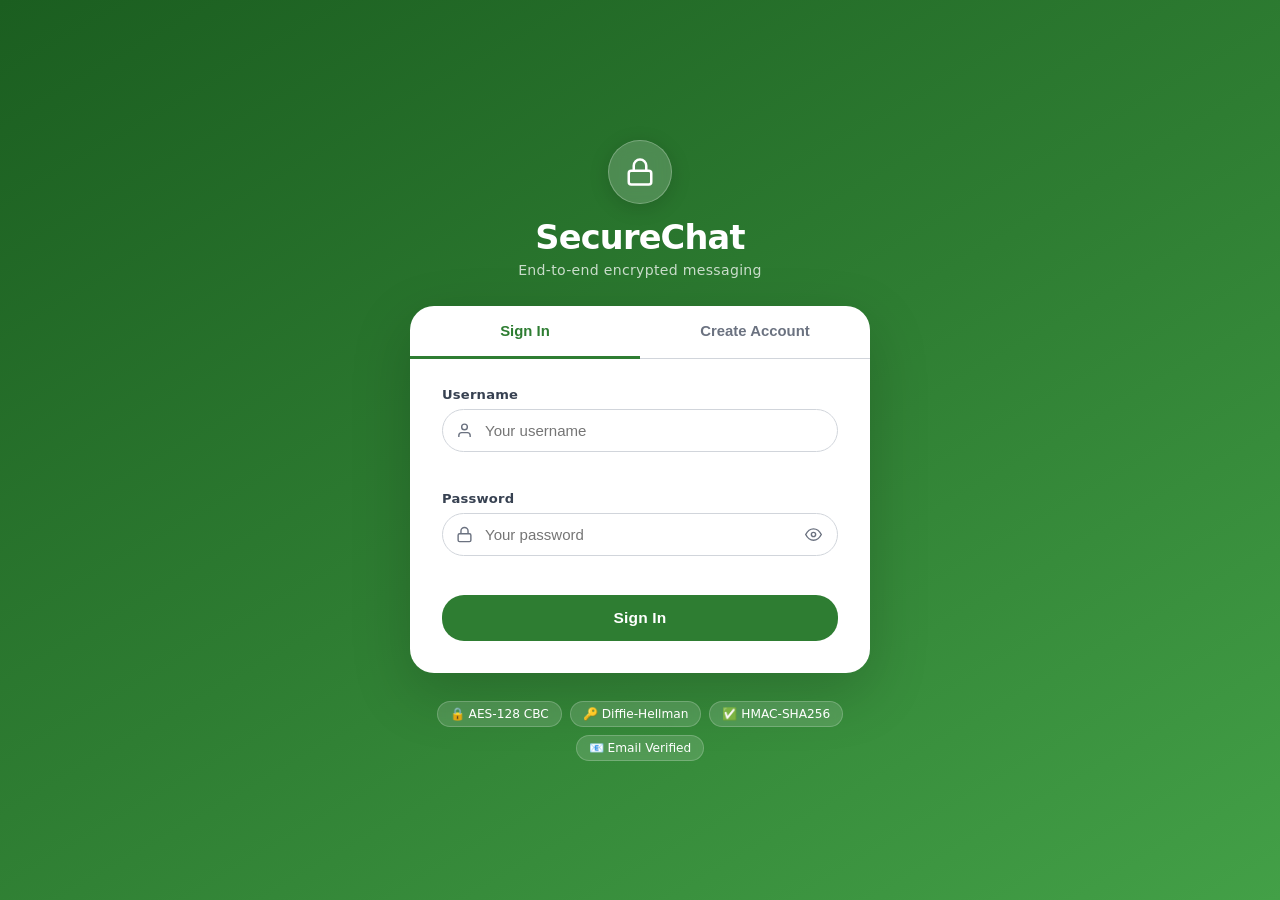
==== src/main/resources/static/chat.html @ b0a97f0f "Initial commit" ====
<!DOCTYPE html>
<html lang="en">
<head>
  <meta charset="UTF-8" />
  <meta name="viewport" content="width=device-width, initial-scale=1.0" />
  <meta http-equiv="Cache-Control" content="no-cache, no-store, must-revalidate" />
  <meta http-equiv="Pragma" content="no-cache" />
  <meta http-equiv="Expires" content="0" />
  <title>SecureChat</title>
  <link rel="stylesheet" href="style.css" />
</head>
<body class="chat-page">

  <!-- ── Top Bar ─────────────────────────────────────────── -->
  <header class="topbar">
    <div class="topbar-left">
      <div class="topbar-logo">
        <svg viewBox="0 0 24 24" fill="none" stroke="currentColor" stroke-width="2">
          <rect x="3" y="11" width="18" height="11" rx="2" ry="2"/>
          <path d="M7 11V7a5 5 0 0 1 10 0v4"/>
        </svg>
      </div>
      <span class="topbar-title">SecureChat</span>
      <span class="topbar-badge">&#128274; E2E Encrypted</span>
    </div>
    <div class="topbar-right">
      <div class="topbar-user">
        <div class="avatar" id="avatarEl"></div>
        <span id="loggedInUser" class="topbar-username"></span>
      </div>
      <button id="logoutBtn" class="btn-logout">
        <svg viewBox="0 0 24 24" fill="none" stroke="currentColor" stroke-width="2">
          <path d="M9 21H5a2 2 0 0 1-2-2V5a2 2 0 0 1 2-2h4"/>
          <polyline points="16 17 21 12 16 7"/>
          <line x1="21" y1="12" x2="9" y2="12"/>
        </svg>
        Sign Out
      </button>
    </div>
  </header>

  <!-- ── Main Layout ─────────────────────────────────────── -->
  <div class="chat-layout">

    <!-- ── Sidebar ─────────────────────────────────────────── -->
    <aside class="chat-sidebar">

      <!-- Search -->
      <div class="sidebar-search-wrap">
        <div class="sidebar-search">
          <svg viewBox="0 0 24 24" fill="none" stroke="currentColor" stroke-width="2">
            <circle cx="11" cy="11" r="8"/><line x1="21" y1="21" x2="16.65" y2="16.65"/>
          </svg>
          <input id="searchInput" type="text" placeholder="Search or start new chat…"
                 autocomplete="off" autocapitalize="none" spellcheck="false" />
        </div>
      </div>

      <!-- DM Section -->
      <div class="sidebar-section">
        <div class="sidebar-section-header">
          <span>Direct Messages</span>
          <button class="btn-new-dm" id="btnNewDm" title="New direct message">
            <svg viewBox="0 0 24 24" fill="none" stroke="currentColor" stroke-width="2">
              <line x1="12" y1="5" x2="12" y2="19"/><line x1="5" y1="12" x2="19" y2="12"/>
            </svg>
          </button>
        </div>
        <div id="dmList" class="conv-list">
          <p class="sidebar-hint">No conversations yet</p>
        </div>
      </div>

      <!-- Groups Section -->
      <div class="sidebar-section">
        <div class="sidebar-section-header">
          <span>Groups</span>
          <button class="btn-new-dm" id="btnNewGroup" title="Create group">
            <svg viewBox="0 0 24 24" fill="none" stroke="currentColor" stroke-width="2">
              <line x1="12" y1="5" x2="12" y2="19"/><line x1="5" y1="12" x2="19" y2="12"/>
            </svg>
          </button>
        </div>
        <div id="groupList" class="conv-list">
          <p class="sidebar-hint">No groups yet</p>
        </div>
      </div>

      <!-- LAN Section -->
      <div class="sidebar-section sidebar-section-lan">
        <div class="sidebar-section-header">
          <span>&#128225; LAN / Wi-Fi</span>
          <button class="btn-new-dm" id="btnLanInfo" title="LAN connection info">
            <svg viewBox="0 0 24 24" fill="none" stroke="currentColor" stroke-width="2">
              <circle cx="12" cy="12" r="10"/><line x1="12" y1="8" x2="12" y2="12"/><line x1="12" y1="16" x2="12.01" y2="16"/>
            </svg>
          </button>
        </div>
        <div class="lan-status-bar" id="lanStatusBar">
          <div class="lan-dot" id="lanDot"></div>
          <span id="lanStatusText">Detecting…</span>
        </div>
        <div class="lan-url-box" id="lanUrlBox" style="display:none">
          <span id="lanUrlText"></span>
          <button class="btn-copy-lan" id="btnCopyLan" title="Copy URL">
            <svg viewBox="0 0 24 24" fill="none" stroke="currentColor" stroke-width="2">
              <rect x="9" y="9" width="13" height="13" rx="2" ry="2"/>
              <path d="M5 15H4a2 2 0 0 1-2-2V4a2 2 0 0 1 2-2h9a2 2 0 0 1 2 2v1"/>
            </svg>
          </button>
        </div>
        <p class="sidebar-hint lan-hint">Other devices on the same Wi-Fi can connect using the URL above.</p>
      </div>

    </aside>

    <!-- ── Chat Main ────────────────────────────────────────── -->
    <main class="chat-main">

      <!-- Empty state -->
      <div id="emptyState" class="empty-state">
        <div class="empty-icon">
          <svg viewBox="0 0 24 24" fill="none" stroke="currentColor" stroke-width="1.5">
            <path d="M21 15a2 2 0 0 1-2 2H7l-4 4V5a2 2 0 0 1 2-2h14a2 2 0 0 1 2 2z"/>
          </svg>
        </div>
        <h3>Select a conversation</h3>
        <p>Choose a DM or group from the sidebar, or start a new one</p>
      </div>

      <!-- Active chat -->
      <div id="activeChat" class="active-chat sc-hidden">

        <!-- Chat header -->
        <div class="chat-header">
          <div class="chat-header-avatar" id="chatAvatarEl"></div>
          <div class="chat-header-info">
            <span class="chat-header-name" id="chatHeaderName"></span>
            <span class="chat-header-sub" id="chatHeaderSub"></span>
          </div>
          <div class="chat-header-actions" id="chatHeaderActions"></div>
        </div>

        <!-- Messages -->
        <div class="messages-area" id="messagesArea"></div>

        <!-- Composer -->
        <div class="message-composer">
          <label class="btn-attach" id="btnAttach" title="Send image" aria-label="Attach image">
            <svg viewBox="0 0 24 24" fill="none" stroke="currentColor" stroke-width="2">
              <rect x="3" y="3" width="18" height="18" rx="2" ry="2"/>
              <circle cx="8.5" cy="8.5" r="1.5"/>
              <polyline points="21 15 16 10 5 21"/>
            </svg>
            <input id="imageFileInput" type="file" accept="image/jpeg,image/jpg,image/png,image/webp"
                   style="display:none" />
          </label>
          <input id="messageInput" type="text" placeholder="Type a message…" autocomplete="off" />
          <button id="sendBtn" class="btn-send" aria-label="Send">
            <svg viewBox="0 0 24 24" fill="none" stroke="currentColor" stroke-width="2">
              <line x1="22" y1="2" x2="11" y2="13"/>
              <polygon points="22 2 15 22 11 13 2 9 22 2"/>
            </svg>
          </button>
        </div>
      </div>

    </main>
  </div>

  <!-- ── Image Preview Modal (before send) ────────────────── -->
  <div id="modalImagePreview" class="modal-overlay sc-hidden">
    <div class="modal modal-wide">
      <div class="modal-header">
        <h3>Send Image</h3>
        <button class="modal-close" data-close="modalImagePreview">
          <svg viewBox="0 0 24 24" fill="none" stroke="currentColor" stroke-width="2">
            <line x1="18" y1="6" x2="6" y2="18"/><line x1="6" y1="6" x2="18" y2="18"/>
          </svg>
        </button>
      </div>
      <div class="modal-body">
        <div class="img-preview-wrap">
          <img id="imgPreviewEl" src="" alt="Preview" class="img-preview" />
        </div>
        <div class="img-preview-meta" id="imgPreviewMeta"></div>
        <div class="img-preview-enc">
          <svg viewBox="0 0 24 24" fill="none" stroke="currentColor" stroke-width="2" style="width:14px;height:14px">
            <rect x="3" y="11" width="18" height="11" rx="2" ry="2"/><path d="M7 11V7a5 5 0 0 1 10 0v4"/>
          </svg>
          Will be encrypted with AES-128 CBC before sending
        </div>
      </div>
      <div class="modal-footer">
        <button class="btn-modal-cancel" data-close="modalImagePreview">Cancel</button>
        <button class="btn-modal-ok" id="btnSendImage">
          <svg viewBox="0 0 24 24" fill="none" stroke="currentColor" stroke-width="2" style="width:14px;height:14px;margin-right:4px">
            <line x1="22" y1="2" x2="11" y2="13"/><polygon points="22 2 15 22 11 13 2 9 22 2"/>
          </svg>
          Send Encrypted
        </button>
      </div>
    </div>
  </div>

  <!-- ── Image Viewer Modal (after receive) ───────────────── -->
  <div id="modalImageView" class="modal-overlay sc-hidden">
    <div class="modal modal-wide">
      <div class="modal-header">
        <h3 id="imgViewTitle">Image</h3>
        <button class="modal-close" data-close="modalImageView">
          <svg viewBox="0 0 24 24" fill="none" stroke="currentColor" stroke-width="2">
            <line x1="18" y1="6" x2="6" y2="18"/><line x1="6" y1="6" x2="18" y2="18"/>
          </svg>
        </button>
      </div>
      <div class="modal-body">
        <div class="img-preview-wrap">
          <img id="imgViewEl" src="" alt="Decrypted image" class="img-preview" />
        </div>
        <div class="img-view-meta" id="imgViewMeta"></div>
      </div>
      <div class="modal-footer">
        <button class="btn-modal-cancel" data-close="modalImageView">Close</button>
        <a id="btnDownloadImage" class="btn-modal-ok" download>
          <svg viewBox="0 0 24 24" fill="none" stroke="currentColor" stroke-width="2" style="width:14px;height:14px;margin-right:4px">
            <path d="M21 15v4a2 2 0 0 1-2 2H5a2 2 0 0 1-2-2v-4"/>
            <polyline points="7 10 12 15 17 10"/><line x1="12" y1="15" x2="12" y2="3"/>
          </svg>
          Download
        </a>
      </div>
    </div>
  </div>

  <!-- ── New DM Modal ─────────────────────────────────────── -->
  <div id="modalDm" class="modal-overlay sc-hidden">
    <div class="modal">
      <div class="modal-header">
        <h3>New Direct Message</h3>
        <button class="modal-close" data-close="modalDm">
          <svg viewBox="0 0 24 24" fill="none" stroke="currentColor" stroke-width="2">
            <line x1="18" y1="6" x2="6" y2="18"/><line x1="6" y1="6" x2="18" y2="18"/>
          </svg>
        </button>
      </div>
      <div class="modal-body">
        <div class="field">
          <label for="dmUsername">Username</label>
          <input id="dmUsername" type="text" placeholder="Enter username to chat with"
                 autocapitalize="none" spellcheck="false" />
          <span class="field-error" id="dmUsernameErr"></span>
        </div>
      </div>
      <div class="modal-footer">
        <button class="btn-modal-cancel" data-close="modalDm">Cancel</button>
        <button class="btn-modal-ok" id="btnDmOpen">Open Chat</button>
      </div>
    </div>
  </div>

  <!-- ── Create Group Modal ───────────────────────────────── -->
  <div id="modalGroup" class="modal-overlay sc-hidden">
    <div class="modal">
      <div class="modal-header">
        <h3>Create Group</h3>
        <button class="modal-close" data-close="modalGroup">
          <svg viewBox="0 0 24 24" fill="none" stroke="currentColor" stroke-width="2">
            <line x1="18" y1="6" x2="6" y2="18"/><line x1="6" y1="6" x2="18" y2="18"/>
          </svg>
        </button>
      </div>
      <div class="modal-body">
        <div class="field">
          <label for="groupName">Group Name</label>
          <input id="groupName" type="text" placeholder="e.g. Project Alpha" maxlength="60" />
          <span class="field-error" id="groupNameErr"></span>
        </div>
        <div class="field">
          <label for="groupMembers">Add Members (comma-separated usernames)</label>
          <input id="groupMembers" type="text" placeholder="alice, bob, carol"
                 autocapitalize="none" spellcheck="false" />
          <span class="field-error" id="groupMembersErr"></span>
        </div>
      </div>
      <div class="modal-footer">
        <button class="btn-modal-cancel" data-close="modalGroup">Cancel</button>
        <button class="btn-modal-ok" id="btnGroupCreate">Create Group</button>
      </div>
    </div>
  </div>

  <!-- ── Add Member Modal ─────────────────────────────────── -->
  <div id="modalAddMember" class="modal-overlay sc-hidden">
    <div class="modal">
      <div class="modal-header">
        <h3>Add Member</h3>
        <button class="modal-close" data-close="modalAddMember">
          <svg viewBox="0 0 24 24" fill="none" stroke="currentColor" stroke-width="2">
            <line x1="18" y1="6" x2="6" y2="18"/><line x1="6" y1="6" x2="18" y2="18"/>
          </svg>
        </button>
      </div>
      <div class="modal-body">
        <div class="field">
          <label for="addMemberUsername">Username</label>
          <input id="addMemberUsername" type="text" placeholder="Username to add"
                 autocapitalize="none" spellcheck="false" />
          <span class="field-error" id="addMemberErr"></span>
        </div>
      </div>
      <div class="modal-footer">
        <button class="btn-modal-cancel" data-close="modalAddMember">Cancel</button>
        <button class="btn-modal-ok" id="btnAddMemberOk">Add</button>
      </div>
    </div>
  </div>

  <!-- ── LAN Info Modal ──────────────────────────────────── -->
  <div id="modalLanInfo" class="modal-overlay sc-hidden">
    <div class="modal">
      <div class="modal-header">
        <h3>&#128225; LAN / Wi-Fi Access</h3>
        <button class="modal-close" data-close="modalLanInfo">
          <svg viewBox="0 0 24 24" fill="none" stroke="currentColor" stroke-width="2">
            <line x1="18" y1="6" x2="6" y2="18"/><line x1="6" y1="6" x2="18" y2="18"/>
          </svg>
        </button>
      </div>
      <div class="modal-body">
        <div class="lan-modal-info">
          <div class="lan-modal-row">
            <span class="lan-modal-label">Server IP</span>
            <span class="lan-modal-value" id="modalLanIp">—</span>
          </div>
          <div class="lan-modal-row">
            <span class="lan-modal-label">Port</span>
            <span class="lan-modal-value" id="modalLanPort">—</span>
          </div>
          <div class="lan-modal-row">
            <span class="lan-modal-label">Mode</span>
            <span class="lan-modal-value" id="modalLanMode">—</span>
          </div>
          <div class="lan-modal-row">
            <span class="lan-modal-label">Full URL</span>
            <span class="lan-modal-value lan-modal-url" id="modalLanUrl">—</span>
          </div>
        </div>
        <div class="lan-modal-qr" id="lanQrWrap">
          <canvas id="lanQrCanvas"></canvas>
          <p class="lan-qr-hint">Scan with another device on the same Wi-Fi</p>
        </div>
        <div class="lan-modal-steps">
          <p><strong>How to connect from another device:</strong></p>
          <ol>
            <li>Connect the other device to the <strong>same Wi-Fi</strong> network</li>
            <li>Open a browser and go to the URL shown above</li>
            <li>Register or log in — messages are end-to-end encrypted</li>
          </ol>
        </div>
      </div>
      <div class="modal-footer">
        <button class="btn-modal-cancel" data-close="modalLanInfo">Close</button>
        <button class="btn-modal-ok" id="btnCopyLanModal">Copy URL</button>
      </div>
    </div>
  </div>

  <script src="script.js"></script>
</body>
</html>
---- src/main/resources/static/style.css ----
/* ============================================================
   SecureChat — Global Design System
   ============================================================ */

/* ── Reset & Base ─────────────────────────────────────────── */
*, *::before, *::after {
  margin: 0;
  padding: 0;
  box-sizing: border-box;
}

:root {
  --green-900: #1b5e20;
  --green-800: #2e7d32;
  --green-600: #43a047;
  --green-400: #66bb6a;
  --green-100: #e8f5e9;
  --green-50:  #f1f8f1;

  --gray-900: #111827;
  --gray-700: #374151;
  --gray-500: #6b7280;
  --gray-300: #d1d5db;
  --gray-100: #f3f4f6;
  --white:    #ffffff;

  --danger:   #dc2626;
  --danger-bg:#fef2f2;
  --success:  #16a34a;
  --success-bg:#f0fdf4;

  --radius-sm: 8px;
  --radius-md: 14px;
  --radius-lg: 22px;
  --radius-xl: 32px;

  --shadow-sm: 0 1px 3px rgba(0,0,0,.08), 0 1px 2px rgba(0,0,0,.06);
  --shadow-md: 0 4px 16px rgba(0,0,0,.10);
  --shadow-lg: 0 10px 40px rgba(0,0,0,.14);

  --font: 'Inter', 'Segoe UI', system-ui, -apple-system, sans-serif;
  --transition: 0.2s ease;
}

html { font-size: 16px; }

body {
  font-family: var(--font);
  color: var(--gray-900);
  background: var(--gray-100);
  min-height: 100vh;
  -webkit-font-smoothing: antialiased;
}

.sc-hidden { display: none !important; }

/* ── Auth Page ────────────────────────────────────────────── */
.auth-page {
  display: flex;
  align-items: center;
  justify-content: center;
  min-height: 100vh;
  background: linear-gradient(150deg, #1b5e20 0%, #2e7d32 50%, #43a047 100%);
  padding: 24px;
}

.auth-wrapper {
  width: 100%;
  max-width: 460px;
  display: flex;
  flex-direction: column;
  align-items: center;
  gap: 28px;
}

/* Brand */
.brand { text-align: center; color: var(--white); }

.brand-icon {
  width: 64px; height: 64px;
  background: rgba(255,255,255,.18);
  border-radius: 50%;
  display: flex; align-items: center; justify-content: center;
  margin: 0 auto 14px;
  backdrop-filter: blur(8px);
  border: 1px solid rgba(255,255,255,.25);
  box-shadow: 0 4px 20px rgba(0,0,0,.15);
}
.brand-icon svg { width: 30px; height: 30px; }
.brand-name { font-size: 2.1rem; font-weight: 800; letter-spacing: -0.8px; }
.brand-tagline { font-size: 0.88rem; opacity: 0.75; margin-top: 5px; letter-spacing: 0.3px; }

/* Card */
.auth-card {
  width: 100%;
  background: var(--white);
  border-radius: 24px;
  box-shadow: 0 20px 60px rgba(0,0,0,.18);
  overflow: hidden;
}

/* Tabs */
.auth-tabs { display: flex; border-bottom: 1px solid var(--gray-300); }
.auth-tab {
  flex: 1; padding: 17px;
  background: none; border: none;
  font-size: 0.93rem; font-weight: 600;
  color: var(--gray-500); cursor: pointer;
  transition: color var(--transition), border-color var(--transition);
  border-bottom: 3px solid transparent; margin-bottom: -1px;
}
.auth-tab.active { color: var(--green-800); border-bottom-color: var(--green-800); }
.auth-tab:hover:not(.active) { color: var(--gray-700); background: var(--gray-100); }

/* Panels */
.auth-panel { display: none; padding: 28px 32px 32px; }
.auth-panel.active { display: block; animation: panelIn .2s ease; }
@keyframes panelIn { from { opacity:0; transform:translateY(6px); } to { opacity:1; transform:translateY(0); } }

/* Fields */
.field { margin-bottom: 18px; }
.field label {
  display: block; font-size: 0.82rem; font-weight: 700;
  color: var(--gray-700); margin-bottom: 7px; letter-spacing: 0.2px;
}

.input-wrap { position: relative; display: flex; align-items: center; }
.input-icon {
  position: absolute; left: 14px;
  width: 17px; height: 17px;
  color: var(--gray-500); pointer-events: none; flex-shrink: 0;
}
.input-wrap input {
  width: 100%;
  padding: 12px 44px 12px 42px;
  border: 1.5px solid var(--gray-300);
  border-radius: var(--radius-lg);
  font-size: 0.94rem; color: var(--gray-900);
  background: var(--white); outline: none;
  transition: border-color var(--transition), box-shadow var(--transition);
}
.input-wrap input:focus {
  border-color: var(--green-600);
  box-shadow: 0 0 0 3px rgba(67,160,71,.14);
}
.input-wrap input.invalid {
  border-color: var(--danger);
  box-shadow: 0 0 0 3px rgba(220,38,38,.10);
}

.toggle-pw {
  position: absolute; right: 12px;
  background: none; border: none; cursor: pointer;
  padding: 4px; color: var(--gray-500); display: flex; align-items: center;
}
.toggle-pw svg { width: 17px; height: 17px; }
.toggle-pw:hover { color: var(--gray-700); }

.field-error {
  display: block; font-size: 0.76rem; color: var(--danger);
  margin-top: 5px; min-height: 16px;
}

/* Alert */
.alert {
  border-radius: var(--radius-sm); padding: 10px 14px;
  font-size: 0.86rem; margin-bottom: 16px; display: none;
  font-weight: 500;
}
.alert.show    { display: flex; align-items: center; gap: 8px; }
.alert.success { background: var(--success-bg); color: var(--success); border: 1px solid #bbf7d0; }
.alert.error   { background: var(--danger-bg);  color: var(--danger);  border: 1px solid #fecaca; }

/* Primary Button */
.btn-primary {
  width: 100%; padding: 14px;
  background: var(--green-800); color: var(--white);
  border: none; border-radius: var(--radius-lg);
  font-size: 0.97rem; font-weight: 700; cursor: pointer;
  display: flex; align-items: center; justify-content: center; gap: 8px;
  transition: background var(--transition), transform var(--transition), box-shadow var(--transition);
  letter-spacing: 0.2px;
}
.btn-primary:hover:not(:disabled) {
  background: var(--green-900);
  transform: translateY(-1px);
  box-shadow: 0 6px 18px rgba(46,125,50,.38);
}
.btn-primary:active:not(:disabled) { transform: translateY(0); }
.btn-primary:disabled { opacity: 0.6; cursor: not-allowed; }

.btn-spinner { display: flex; align-items: center; }
.btn-spinner.sc-hidden { display: none; }
@keyframes spin { to { transform: rotate(360deg); } }
.spin { width: 18px; height: 18px; animation: spin 0.75s linear infinite; }

/* Link button */
.btn-link {
  background: none; border: none; cursor: pointer;
  color: var(--green-800); font-size: inherit; font-weight: 600;
  padding: 0; text-decoration: underline; text-underline-offset: 2px;
}
.btn-link:hover { color: var(--green-900); }
.btn-link:disabled { color: var(--gray-500); cursor: not-allowed; text-decoration: none; }

/* ── OTP Panel ────────────────────────────────────────────── */
.otp-header {
  text-align: center; margin-bottom: 24px;
}
.otp-icon {
  width: 56px; height: 56px;
  background: var(--green-100); border-radius: 50%;
  display: flex; align-items: center; justify-content: center;
  margin: 0 auto 14px;
}
.otp-icon svg { width: 26px; height: 26px; stroke: var(--green-800); }
.otp-header h3 { font-size: 1.15rem; font-weight: 700; color: var(--gray-900); margin-bottom: 6px; }
.otp-header p  { font-size: 0.86rem; color: var(--gray-500); line-height: 1.5; }

.otp-input-wrap {
  display: flex; justify-content: center;
}
.otp-input-wrap input {
  width: 100%; max-width: 220px;
  padding: 16px 20px;
  border: 2px solid var(--gray-300);
  border-radius: var(--radius-md);
  font-size: 2rem; font-weight: 700; font-family: monospace;
  letter-spacing: 12px; text-align: center;
  color: var(--gray-900); outline: none;
  transition: border-color var(--transition), box-shadow var(--transition);
}
.otp-input-wrap input:focus {
  border-color: var(--green-600);
  box-shadow: 0 0 0 3px rgba(67,160,71,.14);
}
.otp-input-wrap input.invalid {
  border-color: var(--danger);
  box-shadow: 0 0 0 3px rgba(220,38,38,.10);
}

.otp-resend {
  text-align: center; margin-top: 18px;
  font-size: 0.85rem; color: var(--gray-500);
}

/* Security Badges */
.security-badges {
  display: flex; gap: 8px; flex-wrap: wrap; justify-content: center;
}
.badge {
  background: rgba(255,255,255,.14); color: var(--white);
  padding: 5px 12px; border-radius: 20px;
  font-size: 0.76rem; font-weight: 500;
  backdrop-filter: blur(4px);
  border: 1px solid rgba(255,255,255,.2);
}

/* ── Chat Page ────────────────────────────────────────────── */
.chat-page {
  display: flex;
  flex-direction: column;
  height: 100vh;
  overflow: hidden;
  background: var(--gray-100);
}

/* Topbar */
.topbar {
  height: 60px;
  background: var(--green-800);
  display: flex;
  align-items: center;
  justify-content: space-between;
  padding: 0 24px;
  box-shadow: var(--shadow-md);
  flex-shrink: 0;
  z-index: 10;
}
.topbar-left { display: flex; align-items: center; gap: 12px; }
.topbar-logo {
  width: 34px; height: 34px;
  background: rgba(255,255,255,.15);
  border-radius: 50%;
  display: flex; align-items: center; justify-content: center;
}
.topbar-logo svg { width: 18px; height: 18px; stroke: white; }
.topbar-title { font-size: 1.15rem; font-weight: 700; color: var(--white); letter-spacing: -0.3px; }
.topbar-badge {
  background: rgba(255,255,255,.15); color: var(--white);
  padding: 3px 10px; border-radius: 20px; font-size: 0.75rem; font-weight: 500;
}
.topbar-right { display: flex; align-items: center; gap: 16px; }
.topbar-user  { display: flex; align-items: center; gap: 10px; }
.avatar {
  width: 34px; height: 34px; border-radius: 50%;
  background: var(--green-600);
  display: flex; align-items: center; justify-content: center;
  font-weight: 700; font-size: 0.85rem; color: var(--white); flex-shrink: 0;
}
.topbar-username { color: var(--white); font-weight: 500; font-size: 0.9rem; }
.btn-logout {
  display: flex; align-items: center; gap: 6px;
  background: rgba(255,255,255,.12);
  border: 1px solid rgba(255,255,255,.25);
  color: var(--white); padding: 7px 14px;
  border-radius: var(--radius-lg); font-size: 0.85rem; font-weight: 500;
  cursor: pointer; transition: background var(--transition);
}
.btn-logout svg { width: 15px; height: 15px; }
.btn-logout:hover { background: rgba(255,255,255,.22); }

/* Layout */
.chat-layout { display: flex; flex: 1; overflow: hidden; }

/* ── Sidebar ──────────────────────────────────────────────── */
.chat-sidebar {
  width: 300px;
  background: var(--white);
  border-right: 1px solid var(--gray-300);
  display: flex; flex-direction: column;
  flex-shrink: 0; overflow: hidden;
}

.sidebar-search-wrap {
  padding: 12px 12px 8px;
  border-bottom: 1px solid var(--gray-100);
}

.sidebar-search { position: relative; display: flex; align-items: center; }
.sidebar-search svg {
  position: absolute; left: 12px;
  width: 15px; height: 15px; color: var(--gray-500); pointer-events: none;
}
.sidebar-search input {
  width: 100%;
  padding: 9px 12px 9px 34px;
  border: 1.5px solid var(--gray-300);
  border-radius: var(--radius-md);
  font-size: 0.88rem; outline: none;
  background: var(--gray-100);
  transition: border-color var(--transition);
}
.sidebar-search input:focus { border-color: var(--green-600); background: var(--white); }

.sidebar-section {
  display: flex; flex-direction: column;
  min-height: 0; flex: 1; overflow: hidden;
}
.sidebar-section + .sidebar-section { border-top: 1px solid var(--gray-100); }

.sidebar-section-header {
  display: flex; align-items: center; justify-content: space-between;
  padding: 10px 14px 6px;
  font-size: 0.72rem; font-weight: 700;
  text-transform: uppercase; letter-spacing: 0.6px;
  color: var(--gray-500); flex-shrink: 0;
}

.btn-new-dm {
  width: 22px; height: 22px; border-radius: 50%;
  background: var(--green-100); border: none;
  display: flex; align-items: center; justify-content: center;
  cursor: pointer; transition: background var(--transition);
  color: var(--green-800);
}
.btn-new-dm svg { width: 12px; height: 12px; }
.btn-new-dm:hover { background: var(--green-800); color: var(--white); }

.conv-list { flex: 1; overflow-y: auto; padding: 2px 0 4px; }

.sidebar-hint {
  padding: 12px 14px; font-size: 0.82rem;
  color: var(--gray-500); text-align: center;
}

.conv-item {
  display: flex; align-items: center; gap: 10px;
  padding: 9px 12px; cursor: pointer;
  border-radius: var(--radius-sm); margin: 1px 6px;
  transition: background var(--transition); min-width: 0;
}
.conv-item:hover  { background: var(--green-50); }
.conv-item.active { background: var(--green-100); }

.conv-avatar {
  width: 38px; height: 38px; border-radius: 50%;
  background: var(--green-600);
  display: flex; align-items: center; justify-content: center;
  font-weight: 700; font-size: 0.82rem; color: var(--white); flex-shrink: 0;
}
.conv-avatar.group-avatar { background: var(--green-900); font-size: 0.7rem; }

.conv-info { flex: 1; min-width: 0; }
.conv-name {
  font-weight: 600; font-size: 0.88rem; color: var(--gray-900);
  white-space: nowrap; overflow: hidden; text-overflow: ellipsis;
}
.conv-preview {
  font-size: 0.78rem; color: var(--gray-500);
  white-space: nowrap; overflow: hidden; text-overflow: ellipsis; margin-top: 1px;
}
.conv-time { font-size: 0.7rem; color: var(--gray-500); flex-shrink: 0; align-self: flex-start; margin-top: 2px; }

/* ── Chat Main ────────────────────────────────────────────── */
.chat-main {
  flex: 1; display: flex; flex-direction: column;
  overflow: hidden; background: var(--gray-100);
}

.empty-state {
  flex: 1; display: flex; flex-direction: column;
  align-items: center; justify-content: center;
  gap: 12px; color: var(--gray-500); padding: 40px;
}
.empty-icon {
  width: 72px; height: 72px; background: var(--white);
  border-radius: 50%; display: flex; align-items: center; justify-content: center;
  box-shadow: var(--shadow-sm); margin-bottom: 8px;
}
.empty-icon svg { width: 36px; height: 36px; color: var(--green-400); }
.empty-state h3 { font-size: 1.1rem; font-weight: 600; color: var(--gray-700); }
.empty-state p  { font-size: 0.9rem; text-align: center; max-width: 280px; line-height: 1.5; }

.active-chat { flex: 1; display: flex; flex-direction: column; overflow: hidden; }

/* Chat Header */
.chat-header {
  display: flex; align-items: center; gap: 12px;
  padding: 12px 20px; background: var(--white);
  border-bottom: 1px solid var(--gray-300); flex-shrink: 0;
}
.chat-header-avatar {
  width: 40px; height: 40px; border-radius: 50%;
  background: var(--green-600);
  display: flex; align-items: center; justify-content: center;
  font-weight: 700; font-size: 0.88rem; color: var(--white); flex-shrink: 0;
}
.chat-header-avatar.group-avatar { background: var(--green-900); font-size: 0.72rem; }
.chat-header-info { flex: 1; display: flex; flex-direction: column; gap: 1px; min-width: 0; }
.chat-header-name {
  font-weight: 700; font-size: 0.95rem; color: var(--gray-900);
  white-space: nowrap; overflow: hidden; text-overflow: ellipsis;
}
.chat-header-sub { font-size: 0.76rem; color: var(--green-600); }
.chat-header-actions { display: flex; align-items: center; gap: 8px; flex-shrink: 0; }

.enc-badge {
  background: var(--green-50); color: var(--green-800);
  padding: 4px 10px; border-radius: 20px;
  font-size: 0.72rem; font-weight: 600; border: 1px solid var(--green-100);
}

.btn-header-action {
  display: flex; align-items: center; gap: 5px;
  padding: 6px 12px; border-radius: var(--radius-md);
  border: 1.5px solid var(--gray-300); background: var(--white);
  font-size: 0.8rem; font-weight: 600; color: var(--gray-700);
  cursor: pointer; transition: all var(--transition);
}
.btn-header-action svg { width: 14px; height: 14px; }
.btn-header-action:hover { border-color: var(--green-600); color: var(--green-800); }

/* Messages */
.messages-area {
  flex: 1; overflow-y: auto;
  padding: 16px 20px;
  display: flex; flex-direction: column; gap: 8px;
  scroll-behavior: smooth;
}

.msg-group { display: flex; flex-direction: column; gap: 2px; max-width: 65%; }
.msg-group.sent { align-self: flex-end;   align-items: flex-end; }
.msg-group.recv { align-self: flex-start; align-items: flex-start; }

.msg-sender-label { font-size: 0.71rem; font-weight: 600; color: var(--gray-500); padding: 0 4px; }

.msg-bubble {
  padding: 9px 14px; border-radius: 16px;
  font-size: 0.91rem; line-height: 1.45; word-break: break-word;
  animation: bubbleIn 0.16s ease;
}
@keyframes bubbleIn {
  from { opacity: 0; transform: scale(0.95) translateY(3px); }
  to   { opacity: 1; transform: scale(1)    translateY(0); }
}
.msg-group.sent .msg-bubble {
  background: var(--green-800); color: var(--white); border-bottom-right-radius: 4px;
}
.msg-group.recv .msg-bubble {
  background: var(--white); color: var(--gray-900);
  border-bottom-left-radius: 4px; box-shadow: var(--shadow-sm);
}
.msg-time { font-size: 0.67rem; color: var(--gray-500); padding: 0 4px; }
.msg-group.sent .msg-time { color: rgba(255,255,255,.55); }

.date-divider {
  display: flex; align-items: center; gap: 10px;
  margin: 6px 0; color: var(--gray-500); font-size: 0.73rem;
}
.date-divider::before, .date-divider::after {
  content: ''; flex: 1; height: 1px; background: var(--gray-300);
}

.msg-status { text-align: center; font-size: 0.82rem; color: var(--gray-500); padding: 12px; }

/* Composer */
.message-composer {
  display: flex; align-items: center; gap: 10px;
  padding: 12px 16px; background: var(--white);
  border-top: 1px solid var(--gray-300); flex-shrink: 0;
}
.message-composer input {
  flex: 1; padding: 11px 16px;
  border: 1.5px solid var(--gray-300);
  border-radius: var(--radius-xl); font-size: 0.93rem; outline: none;
  transition: border-color var(--transition); background: var(--gray-100);
}
.message-composer input:focus { border-color: var(--green-600); background: var(--white); }

.btn-send {
  width: 42px; height: 42px; border-radius: 50%;
  background: var(--green-800); border: none;
  display: flex; align-items: center; justify-content: center;
  cursor: pointer; flex-shrink: 0;
  transition: background var(--transition), transform var(--transition);
}
.btn-send svg { width: 17px; height: 17px; stroke: white; }
.btn-send:hover { background: var(--green-900); transform: scale(1.06); }
.btn-send:disabled { background: var(--gray-300); cursor: not-allowed; transform: none; }

/* ── Modals ───────────────────────────────────────────────── */
.modal-overlay {
  position: fixed; inset: 0;
  background: rgba(0,0,0,.45);
  display: flex; align-items: center; justify-content: center;
  z-index: 100; padding: 20px;
  animation: fadeIn .15s ease;
}
@keyframes fadeIn { from { opacity: 0; } to { opacity: 1; } }

.modal {
  background: var(--white); border-radius: var(--radius-xl);
  width: 100%; max-width: 420px;
  box-shadow: var(--shadow-lg);
  animation: slideUp .18s ease;
}
@keyframes slideUp {
  from { transform: translateY(16px); opacity: 0; }
  to   { transform: translateY(0);    opacity: 1; }
}

.modal-header {
  display: flex; align-items: center; justify-content: space-between;
  padding: 20px 24px 16px; border-bottom: 1px solid var(--gray-100);
}
.modal-header h3 { font-size: 1rem; font-weight: 700; color: var(--gray-900); }

.modal-close {
  width: 28px; height: 28px; border-radius: 50%;
  background: var(--gray-100); border: none;
  display: flex; align-items: center; justify-content: center;
  cursor: pointer; color: var(--gray-500); transition: background var(--transition);
}
.modal-close svg { width: 14px; height: 14px; }
.modal-close:hover { background: var(--gray-300); }

.modal-body { padding: 20px 24px; }

.modal-footer {
  display: flex; justify-content: flex-end; gap: 10px;
  padding: 0 24px 20px;
}

.btn-modal-cancel {
  padding: 9px 18px; border-radius: var(--radius-md);
  border: 1.5px solid var(--gray-300); background: var(--white);
  font-size: 0.9rem; font-weight: 500; color: var(--gray-700);
  cursor: pointer; transition: all var(--transition);
}
.btn-modal-cancel:hover { background: var(--gray-100); }

.btn-modal-ok {
  padding: 9px 20px; border-radius: var(--radius-md);
  border: none; background: var(--green-800);
  font-size: 0.9rem; font-weight: 600; color: var(--white);
  cursor: pointer; transition: background var(--transition);
}
.btn-modal-ok:hover { background: var(--green-900); }

/* Member chips */
.members-chip-list { display: flex; flex-wrap: wrap; gap: 4px; margin-top: 4px; }
.member-chip {
  background: var(--green-50); color: var(--green-800);
  border: 1px solid var(--green-100); border-radius: 20px;
  padding: 2px 8px; font-size: 0.72rem; font-weight: 500;
  display: flex; align-items: center; gap: 4px;
}
.member-chip .chip-remove { cursor: pointer; color: var(--gray-500); font-size: 0.8rem; line-height: 1; padding: 0 1px; }
.member-chip .chip-remove:hover { color: var(--danger); }

/* ── Responsive ───────────────────────────────────────────── */
@media (max-width: 700px) {
  .chat-sidebar { width: 100%; height: 220px; border-right: none; border-bottom: 1px solid var(--gray-300); }
  .chat-layout { flex-direction: column; }
  .topbar-badge { display: none; }
  .msg-group { max-width: 85%; }
  .auth-panel { padding: 20px; }
}

/* ── Image Messaging ──────────────────────────────────────── */

/* Attach button in composer */
.btn-attach {
  width: 38px; height: 38px; border-radius: 50%;
  background: var(--gray-100); border: 1.5px solid var(--gray-300);
  display: flex; align-items: center; justify-content: center;
  cursor: pointer; flex-shrink: 0;
  transition: background var(--transition), border-color var(--transition);
  color: var(--gray-500);
}
.btn-attach svg { width: 17px; height: 17px; }
.btn-attach:hover { background: var(--green-50); border-color: var(--green-600); color: var(--green-800); }

/* Wide modal for image preview/view */
.modal-wide { max-width: 560px; }

/* Image preview container */
.img-preview-wrap {
  background: var(--gray-100);
  border-radius: var(--radius-md);
  overflow: hidden;
  display: flex; align-items: center; justify-content: center;
  min-height: 200px; max-height: 400px;
}

.img-preview {
  max-width: 100%; max-height: 400px;
  object-fit: contain; display: block;
}

.img-preview-meta, .img-view-meta {
  margin-top: 10px;
  font-size: 0.8rem; color: var(--gray-500);
  display: flex; align-items: center; gap: 8px;
}

.img-preview-enc {
  margin-top: 8px;
  display: flex; align-items: center; gap: 6px;
  font-size: 0.78rem; color: var(--green-800);
  background: var(--green-50); border: 1px solid var(--green-100);
  border-radius: var(--radius-sm); padding: 6px 10px;
}

/* Image bubble in chat */
.msg-img-bubble {
  padding: 6px;
  border-radius: 14px;
  cursor: pointer;
  overflow: hidden;
  max-width: 260px;
  animation: bubbleIn 0.16s ease;
  position: relative;
}

.msg-group.sent  .msg-img-bubble { background: var(--green-800); border-bottom-right-radius: 4px; }
.msg-group.recv  .msg-img-bubble { background: var(--white); border-bottom-left-radius: 4px; box-shadow: var(--shadow-sm); }

.msg-img-thumb {
  width: 100%; max-width: 240px; max-height: 200px;
  object-fit: cover; border-radius: 10px; display: block;
}

.msg-img-overlay {
  position: absolute; inset: 6px;
  background: rgba(0,0,0,.0);
  border-radius: 10px;
  display: flex; align-items: center; justify-content: center;
  transition: background var(--transition);
}

.msg-img-bubble:hover .msg-img-overlay { background: rgba(0,0,0,.25); }

.msg-img-overlay svg { width: 28px; height: 28px; stroke: white; opacity: 0; transition: opacity var(--transition); }
.msg-img-bubble:hover .msg-img-overlay svg { opacity: 1; }

.msg-img-caption {
  font-size: 0.72rem; padding: 4px 4px 0;
  white-space: nowrap; overflow: hidden; text-overflow: ellipsis;
}
.msg-group.sent  .msg-img-caption { color: rgba(255,255,255,.75); }
.msg-group.recv  .msg-img-caption { color: var(--gray-500); }

/* Upload progress indicator */
.upload-progress {
  display: flex; align-items: center; gap: 8px;
  padding: 8px 12px; background: var(--green-50);
  border: 1px solid var(--green-100); border-radius: var(--radius-md);
  font-size: 0.82rem; color: var(--green-800);
  animation: bubbleIn 0.16s ease;
}

.upload-progress .progress-spinner {
  width: 16px; height: 16px;
  border: 2px solid var(--green-200);
  border-top-color: var(--green-800);
  border-radius: 50%;
  animation: spin 0.7s linear infinite;
  flex-shrink: 0;
}

/* Download link styled as button */
a.btn-modal-ok {
  text-decoration: none;
  display: flex; align-items: center; justify-content: center;
}


/* ── LAN / Wi-Fi Section ──────────────────────────────────── */
.sidebar-section-lan {
  flex: 0 0 auto !important;
  min-height: unset !important;
  overflow: visible !important;
  border-top: 1px solid var(--gray-100);
  padding-bottom: 8px;
}

.lan-status-bar {
  display: flex;
  align-items: center;
  gap: 8px;
  padding: 6px 14px 4px;
  font-size: 0.82rem;
  color: var(--gray-700);
  font-weight: 500;
}

.lan-dot {
  width: 9px;
  height: 9px;
  border-radius: 50%;
  flex-shrink: 0;
  background: var(--gray-300);
}

.lan-dot-online {
  background: #22c55e;
  box-shadow: 0 0 0 3px rgba(34,197,94,.2);
  animation: lanPulse 2s ease-in-out infinite;
}

.lan-dot-local {
  background: #f59e0b;
}

@keyframes lanPulse {
  0%, 100% { box-shadow: 0 0 0 3px rgba(34,197,94,.2); }
  50%       { box-shadow: 0 0 0 6px rgba(34,197,94,.08); }
}

.lan-url-box {
  display: flex;
  align-items: center;
  gap: 6px;
  margin: 4px 12px 0;
  padding: 7px 10px;
  background: var(--green-50);
  border: 1px solid var(--green-100);
  border-radius: var(--radius-sm);
  font-size: 0.78rem;
  font-weight: 600;
  color: var(--green-800);
  word-break: break-all;
}

#lanUrlText {
  flex: 1;
  font-family: monospace;
  font-size: 0.76rem;
}

.btn-copy-lan {
  background: none;
  border: none;
  cursor: pointer;
  color: var(--green-700);
  padding: 2px;
  display: flex;
  align-items: center;
  flex-shrink: 0;
  transition: color var(--transition);
}
.btn-copy-lan svg { width: 14px; height: 14px; }
.btn-copy-lan:hover { color: var(--green-900); }

.lan-hint {
  font-size: 0.74rem !important;
  padding: 4px 14px 6px !important;
  line-height: 1.4;
  color: var(--gray-500) !important;
  text-align: left !important;
}

/* LAN Info Modal */
.lan-modal-info {
  display: flex;
  flex-direction: column;
  gap: 10px;
  margin-bottom: 20px;
}

.lan-modal-row {
  display: flex;
  align-items: center;
  justify-content: space-between;
  padding: 8px 12px;
  background: var(--gray-100);
  border-radius: var(--radius-sm);
  gap: 12px;
}

.lan-modal-label {
  font-size: 0.78rem;
  font-weight: 700;
  color: var(--gray-500);
  text-transform: uppercase;
  letter-spacing: 0.4px;
  flex-shrink: 0;
}

.lan-modal-value {
  font-size: 0.88rem;
  font-weight: 600;
  color: var(--gray-900);
  text-align: right;
}

.lan-modal-url {
  font-family: monospace;
  font-size: 0.82rem;
  color: var(--green-800);
  word-break: break-all;
  text-align: right;
}

.lan-modal-steps {
  background: var(--green-50);
  border: 1px solid var(--green-100);
  border-radius: var(--radius-sm);
  padding: 14px 16px;
  font-size: 0.84rem;
  color: var(--gray-700);
  line-height: 1.6;
}

.lan-modal-steps p {
  margin-bottom: 8px;
  color: var(--gray-900);
}

.lan-modal-steps ol {
  padding-left: 18px;
}

.lan-modal-steps li {
  margin-bottom: 4px;
}
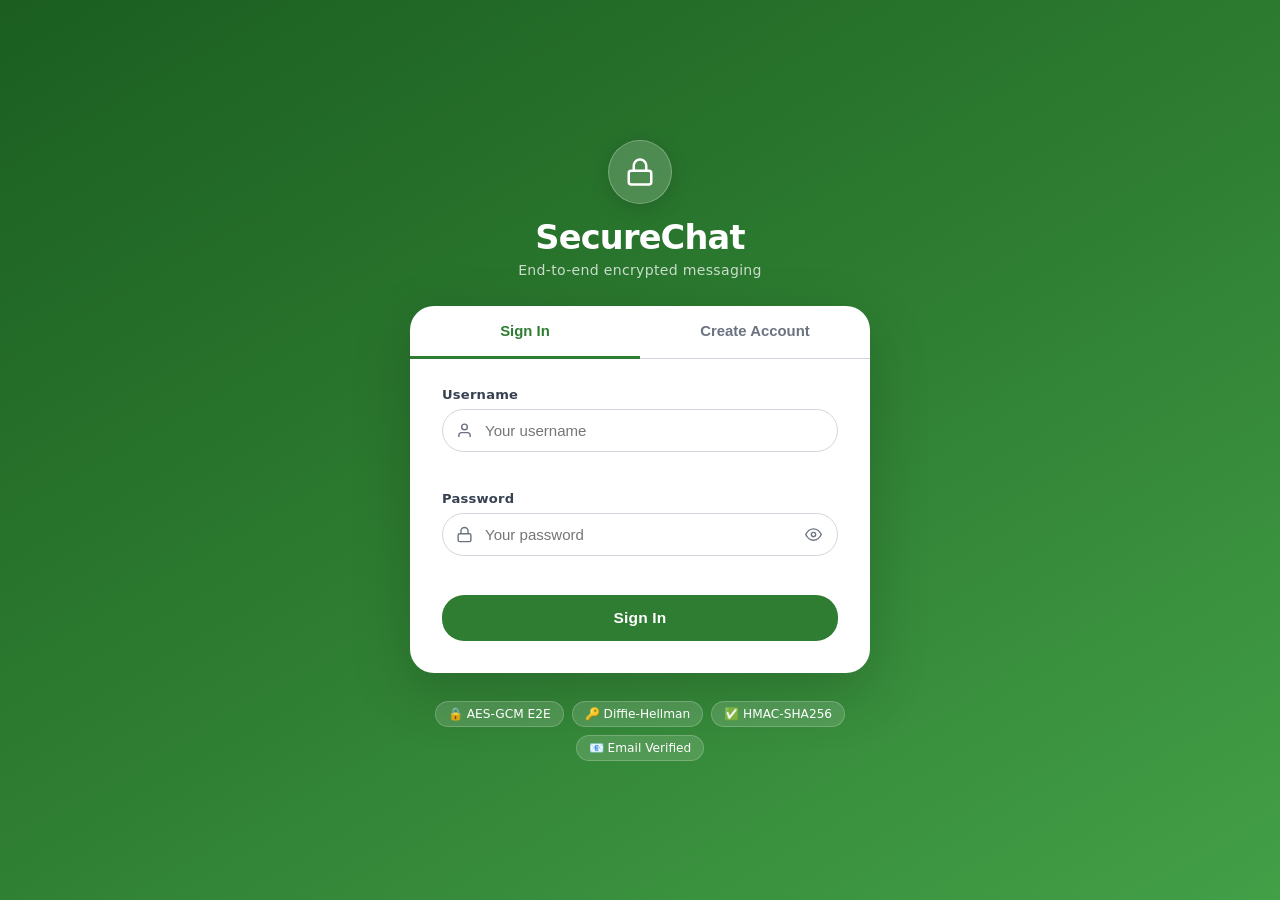
==== commit f1333c5c: "Final update: E2E encryption + UI improvements + bug fixes" ====
--- a/src/main/resources/static/chat.html
+++ b/src/main/resources/static/chat.html
@@ -86,30 +86,25 @@
         </div>
       </div>
 
-      <!-- LAN Section -->
-      <div class="sidebar-section sidebar-section-lan">
-        <div class="sidebar-section-header">
-          <span>&#128225; LAN / Wi-Fi</span>
-          <button class="btn-new-dm" id="btnLanInfo" title="LAN connection info">
-            <svg viewBox="0 0 24 24" fill="none" stroke="currentColor" stroke-width="2">
-              <circle cx="12" cy="12" r="10"/><line x1="12" y1="8" x2="12" y2="12"/><line x1="12" y1="16" x2="12.01" y2="16"/>
-            </svg>
-          </button>
-        </div>
-        <div class="lan-status-bar" id="lanStatusBar">
-          <div class="lan-dot" id="lanDot"></div>
-          <span id="lanStatusText">Detecting…</span>
-        </div>
-        <div class="lan-url-box" id="lanUrlBox" style="display:none">
-          <span id="lanUrlText"></span>
-          <button class="btn-copy-lan" id="btnCopyLan" title="Copy URL">
-            <svg viewBox="0 0 24 24" fill="none" stroke="currentColor" stroke-width="2">
-              <rect x="9" y="9" width="13" height="13" rx="2" ry="2"/>
-              <path d="M5 15H4a2 2 0 0 1-2-2V4a2 2 0 0 1 2-2h9a2 2 0 0 1 2 2v1"/>
-            </svg>
-          </button>
-        </div>
-        <p class="sidebar-hint lan-hint">Other devices on the same Wi-Fi can connect using the URL above.</p>
+      <div class="lan-panel">
+        <div class="lan-header">
+          <span id="network-label">LAN</span>
+          <span class="lan-dot"></span>
+        </div>
+
+        <div class="lan-status">
+          <span class="lan-green-dot"></span>
+          <span id="lan-ip-text">On LAN - 192.168.0.197</span>
+        </div>
+
+        <div class="lan-url-box">
+          <span id="lan-url">http://192.168.0.197:8080</span>
+          <button id="copyLanUrl">📋</button>
+        </div>
+
+        <div class="lan-help">
+          Other devices on the same Wi-Fi can connect using the URL above.
+        </div>
       </div>
 
     </aside>
@@ -143,6 +138,7 @@
 
         <!-- Messages -->
         <div class="messages-area" id="messagesArea"></div>
+        <div id="typingIndicator" class="typing-indicator sc-hidden"></div>
 
         <!-- Composer -->
         <div class="message-composer">
@@ -188,7 +184,7 @@
           <svg viewBox="0 0 24 24" fill="none" stroke="currentColor" stroke-width="2" style="width:14px;height:14px">
             <rect x="3" y="11" width="18" height="11" rx="2" ry="2"/><path d="M7 11V7a5 5 0 0 1 10 0v4"/>
           </svg>
-          Will be encrypted with AES-128 CBC before sending
+          Will be encrypted locally with AES-GCM before sending
         </div>
       </div>
       <div class="modal-footer">
@@ -260,6 +256,35 @@
   </div>
 
   <!-- ── Create Group Modal ───────────────────────────────── -->
+  <div id="modalProfile" class="modal-overlay sc-hidden">
+    <div class="modal">
+      <div class="modal-header">
+        <h3>User Profile</h3>
+        <button class="modal-close" data-close="modalProfile">
+          <svg viewBox="0 0 24 24" fill="none" stroke="currentColor" stroke-width="2">
+            <line x1="18" y1="6" x2="6" y2="18"/><line x1="6" y1="6" x2="18" y2="18"/>
+          </svg>
+        </button>
+      </div>
+      <div class="modal-body">
+        <div class="profile-card">
+          <div class="profile-avatar" id="profileAvatar"></div>
+          <div class="profile-main">
+            <div class="profile-name" id="profileUsername"></div>
+            <div class="profile-email" id="profileEmail"></div>
+          </div>
+        </div>
+        <div class="profile-key-wrap">
+          <label>Public key</label>
+          <pre id="profilePublicKey" class="profile-key"></pre>
+        </div>
+      </div>
+      <div class="modal-footer">
+        <button class="btn-modal-cancel" data-close="modalProfile">Close</button>
+      </div>
+    </div>
+  </div>
+
   <div id="modalGroup" class="modal-overlay sc-hidden">
     <div class="modal">
       <div class="modal-header">
@@ -315,57 +340,10 @@
       </div>
     </div>
   </div>
-
-  <!-- ── LAN Info Modal ──────────────────────────────────── -->
-  <div id="modalLanInfo" class="modal-overlay sc-hidden">
-    <div class="modal">
-      <div class="modal-header">
-        <h3>&#128225; LAN / Wi-Fi Access</h3>
-        <button class="modal-close" data-close="modalLanInfo">
-          <svg viewBox="0 0 24 24" fill="none" stroke="currentColor" stroke-width="2">
-            <line x1="18" y1="6" x2="6" y2="18"/><line x1="6" y1="6" x2="18" y2="18"/>
-          </svg>
-        </button>
-      </div>
-      <div class="modal-body">
-        <div class="lan-modal-info">
-          <div class="lan-modal-row">
-            <span class="lan-modal-label">Server IP</span>
-            <span class="lan-modal-value" id="modalLanIp">—</span>
-          </div>
-          <div class="lan-modal-row">
-            <span class="lan-modal-label">Port</span>
-            <span class="lan-modal-value" id="modalLanPort">—</span>
-          </div>
-          <div class="lan-modal-row">
-            <span class="lan-modal-label">Mode</span>
-            <span class="lan-modal-value" id="modalLanMode">—</span>
-          </div>
-          <div class="lan-modal-row">
-            <span class="lan-modal-label">Full URL</span>
-            <span class="lan-modal-value lan-modal-url" id="modalLanUrl">—</span>
-          </div>
-        </div>
-        <div class="lan-modal-qr" id="lanQrWrap">
-          <canvas id="lanQrCanvas"></canvas>
-          <p class="lan-qr-hint">Scan with another device on the same Wi-Fi</p>
-        </div>
-        <div class="lan-modal-steps">
-          <p><strong>How to connect from another device:</strong></p>
-          <ol>
-            <li>Connect the other device to the <strong>same Wi-Fi</strong> network</li>
-            <li>Open a browser and go to the URL shown above</li>
-            <li>Register or log in — messages are end-to-end encrypted</li>
-          </ol>
-        </div>
-      </div>
-      <div class="modal-footer">
-        <button class="btn-modal-cancel" data-close="modalLanInfo">Close</button>
-        <button class="btn-modal-ok" id="btnCopyLanModal">Copy URL</button>
-      </div>
-    </div>
-  </div>
-
+  <div id="user-info" class="user-info">
+    <span id="current-user"></span>
+    <button onclick="logout()">Logout</button>
+  </div>
   <script src="script.js"></script>
 </body>
-</html>+</html>
--- a/src/main/resources/static/style.css
+++ b/src/main/resources/static/style.css
@@ -291,7 +291,7 @@
   padding: 3px 10px; border-radius: 20px; font-size: 0.75rem; font-weight: 500;
 }
 .topbar-right { display: flex; align-items: center; gap: 16px; }
-.topbar-user  { display: flex; align-items: center; gap: 10px; }
+.topbar-user  { display: flex; align-items: center; gap: 10px; cursor: pointer; }
 .avatar {
   width: 34px; height: 34px; border-radius: 50%;
   background: var(--green-600);
@@ -320,6 +320,8 @@
   border-right: 1px solid var(--gray-300);
   display: flex; flex-direction: column;
   flex-shrink: 0; overflow: hidden;
+  position: relative;
+  padding-bottom: 112px;
 }
 
 .sidebar-search-wrap {
@@ -442,6 +444,8 @@
   font-weight: 700; font-size: 0.95rem; color: var(--gray-900);
   white-space: nowrap; overflow: hidden; text-overflow: ellipsis;
 }
+.clickable-name { cursor: pointer; }
+.clickable-name:hover { color: var(--green-800); }
 .chat-header-sub { font-size: 0.76rem; color: var(--green-600); }
 .chat-header-actions { display: flex; align-items: center; gap: 8px; flex-shrink: 0; }
 
@@ -491,8 +495,22 @@
   background: var(--white); color: var(--gray-900);
   border-bottom-left-radius: 4px; box-shadow: var(--shadow-sm);
 }
-.msg-time { font-size: 0.67rem; color: var(--gray-500); padding: 0 4px; }
-.msg-group.sent .msg-time { color: rgba(255,255,255,.55); }
+.msg-meta {
+  display: flex;
+  align-items: center;
+  gap: 5px;
+  font-size: 0.67rem;
+  color: var(--gray-500);
+  padding: 0 4px;
+}
+.msg-time { font-size: inherit; color: inherit; }
+.msg-status-icon {
+  font-size: 0.68rem;
+  color: var(--gray-500);
+  transition: color var(--transition), opacity var(--transition);
+}
+.msg-status-icon.read { color: #1d9bf0; }
+.msg-status-icon.failed { color: var(--danger); font-weight: 700; }
 
 .date-divider {
   display: flex; align-items: center; gap: 10px;
@@ -503,6 +521,15 @@
 }
 
 .msg-status { text-align: center; font-size: 0.82rem; color: var(--gray-500); padding: 12px; }
+
+.typing-indicator {
+  padding: 0 22px 8px;
+  min-height: 20px;
+  font-size: 0.78rem;
+  color: var(--green-800);
+  background: var(--gray-100);
+  transition: opacity var(--transition);
+}
 
 /* Composer */
 .message-composer {
@@ -587,6 +614,55 @@
   cursor: pointer; transition: background var(--transition);
 }
 .btn-modal-ok:hover { background: var(--green-900); }
+
+.profile-card {
+  display: flex;
+  align-items: center;
+  gap: 12px;
+  margin-bottom: 16px;
+}
+
+.profile-avatar {
+  width: 48px;
+  height: 48px;
+  border-radius: 50%;
+  background: var(--green-600);
+  color: var(--white);
+  display: flex;
+  align-items: center;
+  justify-content: center;
+  font-weight: 800;
+}
+
+.profile-main { min-width: 0; }
+.profile-name { font-weight: 800; color: var(--gray-900); }
+.profile-email {
+  margin-top: 2px;
+  color: var(--gray-500);
+  font-size: 0.86rem;
+  word-break: break-word;
+}
+
+.profile-key-wrap label {
+  display: block;
+  font-size: 0.76rem;
+  font-weight: 700;
+  color: var(--gray-500);
+  margin-bottom: 6px;
+}
+
+.profile-key {
+  max-height: 140px;
+  overflow: auto;
+  white-space: pre-wrap;
+  word-break: break-all;
+  background: var(--gray-100);
+  border: 1px solid var(--gray-300);
+  border-radius: var(--radius-sm);
+  padding: 10px;
+  font-size: 0.72rem;
+  color: var(--gray-700);
+}
 
 /* Member chips */
 .members-chip-list { display: flex; flex-wrap: wrap; gap: 4px; margin-top: 4px; }
@@ -716,153 +792,67 @@
   display: flex; align-items: center; justify-content: center;
 }
 
-
-/* ── LAN / Wi-Fi Section ──────────────────────────────────── */
-.sidebar-section-lan {
-  flex: 0 0 auto !important;
-  min-height: unset !important;
-  overflow: visible !important;
-  border-top: 1px solid var(--gray-100);
-  padding-bottom: 8px;
-}
-
-.lan-status-bar {
-  display: flex;
-  align-items: center;
-  gap: 8px;
-  padding: 6px 14px 4px;
-  font-size: 0.82rem;
-  color: var(--gray-700);
-  font-weight: 500;
+.lan-panel {
+  position: absolute;
+  bottom: 12px;
+  left: 12px;
+  right: 12px;
+  background: #e8f5e9;
+  border-radius: 10px;
+  padding: 10px;
+  font-size: 12px;
+  color: #1b5e20;
+}
+
+.lan-header {
+  display: flex;
+  justify-content: space-between;
+  font-weight: 600;
+  margin-bottom: 6px;
 }
 
 .lan-dot {
-  width: 9px;
-  height: 9px;
+  width: 8px;
+  height: 8px;
+  background: #4caf50;
   border-radius: 50%;
-  flex-shrink: 0;
-  background: var(--gray-300);
-}
-
-.lan-dot-online {
-  background: #22c55e;
-  box-shadow: 0 0 0 3px rgba(34,197,94,.2);
-  animation: lanPulse 2s ease-in-out infinite;
-}
-
-.lan-dot-local {
-  background: #f59e0b;
-}
-
-@keyframes lanPulse {
-  0%, 100% { box-shadow: 0 0 0 3px rgba(34,197,94,.2); }
-  50%       { box-shadow: 0 0 0 6px rgba(34,197,94,.08); }
-}
-
-.lan-url-box {
+}
+
+.lan-status {
   display: flex;
   align-items: center;
   gap: 6px;
-  margin: 4px 12px 0;
-  padding: 7px 10px;
-  background: var(--green-50);
-  border: 1px solid var(--green-100);
-  border-radius: var(--radius-sm);
-  font-size: 0.78rem;
-  font-weight: 600;
-  color: var(--green-800);
-  word-break: break-all;
-}
-
-#lanUrlText {
-  flex: 1;
-  font-family: monospace;
-  font-size: 0.76rem;
-}
-
-.btn-copy-lan {
-  background: none;
+  margin-bottom: 6px;
+}
+
+.lan-green-dot {
+  width: 8px;
+  height: 8px;
+  background: #4caf50;
+  border-radius: 50%;
+}
+
+.lan-url-box {
+  display: flex;
+  justify-content: space-between;
+  align-items: center;
+  background: #c8e6c9;
+  padding: 6px;
+  border-radius: 6px;
+  font-size: 11px;
+}
+
+.lan-url-box button {
+  background: transparent;
   border: none;
   cursor: pointer;
-  color: var(--green-700);
-  padding: 2px;
-  display: flex;
-  align-items: center;
-  flex-shrink: 0;
-  transition: color var(--transition);
-}
-.btn-copy-lan svg { width: 14px; height: 14px; }
-.btn-copy-lan:hover { color: var(--green-900); }
-
-.lan-hint {
-  font-size: 0.74rem !important;
-  padding: 4px 14px 6px !important;
-  line-height: 1.4;
-  color: var(--gray-500) !important;
-  text-align: left !important;
-}
-
-/* LAN Info Modal */
-.lan-modal-info {
-  display: flex;
-  flex-direction: column;
-  gap: 10px;
-  margin-bottom: 20px;
-}
-
-.lan-modal-row {
-  display: flex;
-  align-items: center;
-  justify-content: space-between;
-  padding: 8px 12px;
-  background: var(--gray-100);
-  border-radius: var(--radius-sm);
-  gap: 12px;
-}
-
-.lan-modal-label {
-  font-size: 0.78rem;
-  font-weight: 700;
-  color: var(--gray-500);
-  text-transform: uppercase;
-  letter-spacing: 0.4px;
-  flex-shrink: 0;
-}
-
-.lan-modal-value {
-  font-size: 0.88rem;
-  font-weight: 600;
-  color: var(--gray-900);
-  text-align: right;
-}
-
-.lan-modal-url {
-  font-family: monospace;
-  font-size: 0.82rem;
-  color: var(--green-800);
-  word-break: break-all;
-  text-align: right;
-}
-
-.lan-modal-steps {
-  background: var(--green-50);
-  border: 1px solid var(--green-100);
-  border-radius: var(--radius-sm);
-  padding: 14px 16px;
-  font-size: 0.84rem;
-  color: var(--gray-700);
-  line-height: 1.6;
-}
-
-.lan-modal-steps p {
-  margin-bottom: 8px;
-  color: var(--gray-900);
-}
-
-.lan-modal-steps ol {
-  padding-left: 18px;
-}
-
-.lan-modal-steps li {
-  margin-bottom: 4px;
-}
+  line-height: 1;
+}
+
+.lan-help {
+  margin-top: 6px;
+  font-size: 11px;
+  color: #2e7d32;
+}
+
+
